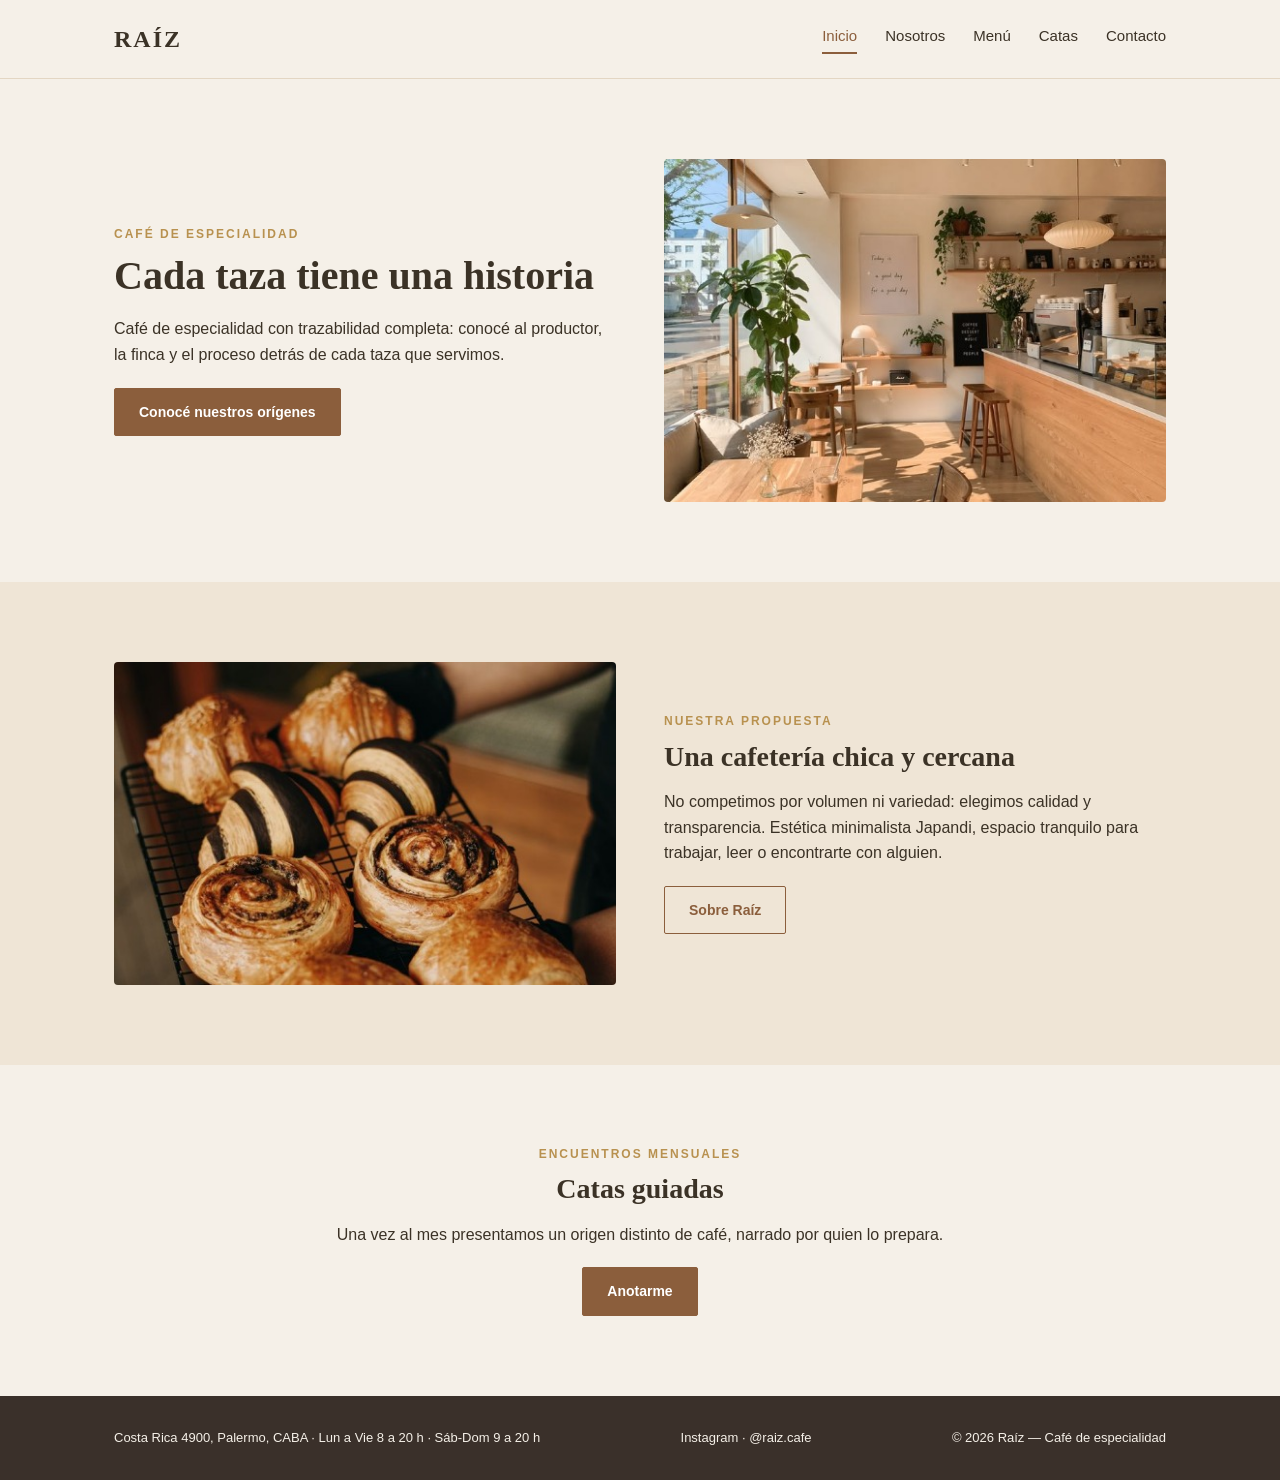
==== Raiz-café/index.html @ d27c861f "Add files via upload" ====
<!DOCTYPE html>
<html lang="es">
<head>
  <meta charset="UTF-8">
  <meta name="viewport" content="width=device-width, initial-scale=1.0">
  <title>Raíz — Café de Especialidad</title>
  <link rel="stylesheet" href="css/estilos.css">
</head>
<body>

  <!-- ENCABEZADO -->
  <header class="encabezado">
    <a href="index.html" class="logo">RAÍZ</a>

    <input type="checkbox" id="menu-toggle" class="menu-toggle">
    <label for="menu-toggle" class="hamburguesa" aria-label="Abrir menú">
      <span></span>
      <span></span>
      <span></span>
    </label>

    <nav class="menu">
      <a href="index.html" class="activo">Inicio</a>
      <a href="nosotros.html">Nosotros</a>
      <a href="cafe.html">Menú</a>
      <a href="catas.html">Catas</a>
      <a href="contacto.html">Contacto</a>
    </nav>
  </header>

  <main>

    <!-- SECCIÓN 1: PRINCIPAL -->
    <section class="seccion">
      <div class="contenedor dos-columnas">
        <div class="texto">
          <p class="etiqueta">Café de especialidad</p>
          <h1>Cada taza tiene una historia</h1>
          <p>Café de especialidad con trazabilidad completa: conocé al productor, la finca y el proceso detrás de cada taza que servimos.</p>
          <a href="cafe.html" class="boton">Conocé nuestros orígenes</a>
        </div>
        <img src="img/inicio-local.jpg" alt="Interior del local de Raíz con barra de madera y plantas">
      </div>
    </section>

    <!-- SECCIÓN 2: PROPUESTA -->
    <section class="seccion seccion-alterna">
      <div class="contenedor dos-columnas">
        <img src="img/inicio-pasteleria.jpg" alt="Pastelería de elaboración propia recién horneada">
        <div class="texto">
          <p class="etiqueta">Nuestra propuesta</p>
          <h2>Una cafetería chica y cercana</h2>
          <p>No competimos por volumen ni variedad: elegimos calidad y transparencia. Estética minimalista Japandi, espacio tranquilo para trabajar, leer o encontrarte con alguien.</p>
          <a href="nosotros.html" class="boton boton-borde">Sobre Raíz</a>
        </div>
      </div>
    </section>

    <!-- SECCIÓN 3: CATAS -->
    <section class="seccion centrado">
      <div class="contenedor">
        <p class="etiqueta">Encuentros mensuales</p>
        <h2>Catas guiadas</h2>
        <p>Una vez al mes presentamos un origen distinto de café, narrado por quien lo prepara.</p>
        <a href="catas.html" class="boton">Anotarme</a>
      </div>
    </section>

  </main>

  <!-- PIE DE PÁGINA -->
  <footer class="pie">
    <div class="contenedor pie-contenido">
      <p>Costa Rica 4900, Palermo, CABA · Lun a Vie 8 a 20 h · Sáb-Dom 9 a 20 h</p>
      <p>Instagram · @raiz.cafe</p>
      <p>© 2026 Raíz — Café de especialidad</p>
    </div>
  </footer>

</body>
</html>
---- Raiz-café/css/estilos.css ----
/* ===== COLORES Y TIPOGRAFÍAS DE RAÍZ ===== */
:root {
  --crema: #f5f0e8;
  --crema-oscuro: #efe5d6;
  --marron: #8b5e3c;
  --dorado: #b8914f;
  --texto: #3b3226;
  --pie: #3a302a;
  --linea: #e3d6c3;
  --serif: Georgia, "Times New Roman", serif;
  --sans: Arial, Helvetica, sans-serif;
}

/* ===== BASE ===== */
* {
  box-sizing: border-box;
}

body {
  margin: 0;
  font-family: var(--sans);
  background-color: var(--crema);
  color: var(--texto);
  line-height: 1.6;
}

img {
  max-width: 100%;
  display: block;
  border-radius: 4px;
}

h1, h2 {
  font-family: var(--serif);
  line-height: 1.2;
  margin: 0 0 16px;
}

h1 { font-size: 40px; }
h2 { font-size: 28px; }

p {
  margin: 0 0 20px;
}

.contenedor {
  max-width: 1100px;
  margin: 0 auto;
  padding: 0 24px;
}

/* ===== ENCABEZADO Y MENÚ ===== */
.encabezado {
  display: flex;
  justify-content: space-between;
  align-items: center;
  padding: 20px max(40px, calc((100% - 1100px) / 2 + 24px));
  border-bottom: 1px solid var(--linea);
  position: relative;
}

.logo {
  font-family: var(--serif);
  font-size: 24px;
  font-weight: bold;
  letter-spacing: 2px;
  color: var(--texto);
  text-decoration: none;
}

.menu {
  display: flex;
  gap: 28px;
}

.menu a {
  color: var(--texto);
  text-decoration: none;
  font-size: 15px;
  padding-bottom: 4px;
  border-bottom: 2px solid transparent;
}

.menu a:hover,
.menu a.activo {
  color: var(--marron);
  border-bottom-color: var(--marron);
}

/* La hamburguesa está escondida en computadora */
.menu-toggle,
.hamburguesa {
  display: none;
}

/* ===== SECCIONES ===== */
.seccion {
  padding: 80px 0;
}

.seccion-alterna {
  background-color: var(--crema-oscuro);
}

.seccion-sin-arriba {
  padding-top: 0;
}

.centrado {
  text-align: center;
}

.dos-columnas {
  display: grid;
  grid-template-columns: 1fr 1fr;
  gap: 48px;
  align-items: center;
}

.etiqueta {
  font-size: 12px;
  font-weight: bold;
  letter-spacing: 2px;
  text-transform: uppercase;
  color: var(--dorado);
  margin-bottom: 8px;
}

/* Títulos de sección */
.titulo-seccion {
  text-align: center;
  margin-bottom: 40px;
}

.titulo-seccion p {
  margin: 0;
}

.titulo-izquierda {
  margin-bottom: 32px;
}

.titulo-izquierda p {
  margin: 0;
}

/* ===== BOTONES ===== */
.boton {
  display: inline-block;
  background-color: var(--marron);
  color: #ffffff;
  padding: 12px 24px;
  border: 1px solid var(--marron);
  border-radius: 2px;
  text-decoration: none;
  font-weight: bold;
  font-size: 14px;
  transition: 0.3s;
}

.boton:hover {
  background-color: var(--texto);
  border-color: var(--texto);
}

.boton-borde {
  background-color: transparent;
  color: var(--marron);
}

.boton-borde:hover {
  background-color: var(--marron);
  border-color: var(--marron);
  color: #ffffff;
}

/* ===== BOTONES DE ORÍGENES (pastillas) ===== */
.filtros {
  display: flex;
  gap: 10px;
  margin-bottom: 32px;
  flex-wrap: wrap;
}

.filtro {
  padding: 6px 18px;
  border: 1px solid var(--marron);
  border-radius: 20px;
  color: var(--marron);
  text-decoration: none;
  font-size: 14px;
  transition: 0.3s;
}

.filtro:hover,
.filtro.activo {
  background-color: var(--marron);
  color: #ffffff;
}

/* ===== TARJETAS ===== */
.tarjetas {
  display: grid;
  grid-template-columns: repeat(3, 1fr);
  gap: 24px;
}

.tarjetas-dos {
  grid-template-columns: repeat(2, 1fr);
}

.tarjeta {
  background-color: #ffffff;
  border: 1px solid var(--linea);
  border-radius: 4px;
  overflow: hidden;
}

.tarjeta img {
  width: 100%;
  height: 160px;
  object-fit: cover;
  border-radius: 0;
}

.tarjeta-texto {
  padding: 20px 20px 24px;
}

.tarjeta h3 {
  font-family: var(--serif);
  font-size: 20px;
  line-height: 1.3;
  margin: 0 0 8px;
}

.tarjeta p {
  margin: 0;
}

.tarjeta .boton {
  margin-top: 16px;
  padding: 10px 24px;
}

/* ===== PIE DE PÁGINA ===== */
.pie {
  background-color: var(--pie);
  color: var(--crema);
  padding: 32px 0;
  font-size: 13px;
}

.pie-contenido {
  display: flex;
  justify-content: space-between;
  gap: 16px;
}

.pie p {
  margin: 0;
}

/* ===== VERSIÓN MOBILE (pantallas chicas) ===== */
@media (max-width: 768px) {

  .encabezado {
    padding: 16px 24px;
  }

  /* Aparece la hamburguesa */
  .hamburguesa {
    display: flex;
    flex-direction: column;
    gap: 5px;
    cursor: pointer;
  }

  .hamburguesa span {
    width: 26px;
    height: 2px;
    background-color: var(--texto);
  }

  /* El menú se esconde y se despliega hacia abajo */
  .menu {
    display: none;
    position: absolute;
    top: 100%;
    left: 0;
    right: 0;
    flex-direction: column;
    gap: 0;
    background-color: var(--crema);
    border-bottom: 1px solid var(--linea);
    padding: 8px 24px;
    z-index: 10;
  }

  .menu a,
  .menu a:hover,
  .menu a.activo {
    padding: 12px 0;
    border-bottom: 1px solid var(--linea);
  }

  .menu a:last-child {
    border-bottom: none;
  }

  /* Al tocar la hamburguesa, se muestra el menú */
  .menu-toggle:checked ~ .menu {
    display: flex;
  }

  .seccion {
    padding: 48px 0;
  }

  .seccion-sin-arriba {
    padding-top: 0;
  }

  .dos-columnas {
    grid-template-columns: 1fr;
    gap: 32px;
  }

  .tarjetas,
  .tarjetas-dos {
    grid-template-columns: 1fr;
  }

  h1 { font-size: 30px; }
  h2 { font-size: 24px; }

  .pie-contenido {
    flex-direction: column;
    text-align: center;
  }
}
/* ===== FICHA DE ORIGEN ===== */
.migas {
  font-size: 13px;
  color: #8a7d6e;
  margin-bottom: 16px;
}

.migas a {
  color: var(--marron);
  text-decoration: none;
}

.alinear-arriba {
  align-items: start;
}

.datos {
  display: grid;
  grid-template-columns: 1fr 1fr;
  gap: 14px;
  margin-bottom: 24px;
}

.dato {
  background-color: var(--crema-oscuro);
  padding: 12px 14px;
  border-radius: 3px;
}

.dato span {
  display: block;
  font-size: 11px;
  font-weight: bold;
  letter-spacing: 1.5px;
  text-transform: uppercase;
  color: var(--dorado);
}
/* ===== LISTA DE CATAS ===== */
.cata {
  display: flex;
  justify-content: space-between;
  align-items: center;
  gap: 24px;
  padding: 20px 0;
  border-bottom: 1px solid var(--linea);
}

.cata h3 {
  font-family: var(--serif);
  font-size: 20px;
  line-height: 1.3;
  margin: 0;
}

.cata p {
  margin: 0;
  color: #6b5f52;
}

.cata .boton {
  flex-shrink: 0;
}
/* ===== CONTACTO: MAPA Y FORMULARIO ===== */
.mapa {
  width: 100%;
  height: 340px;
  border: 0;
  border-radius: 4px;
  display: block;
}

.direccion {
  margin: 12px 0 0;
  color: #6b5f52;
}

.formulario {
  display: flex;
  flex-direction: column;
  gap: 14px;
}

.formulario input,
.formulario textarea {
  width: 100%;
  padding: 12px 14px;
  border: 1px solid var(--linea);
  border-radius: 3px;
  background-color: #ffffff;
  font-family: var(--sans);
  font-size: 15px;
  color: var(--texto);
}

.formulario textarea {
  min-height: 130px;
  resize: vertical;
}

.formulario input:focus,
.formulario textarea:focus {
  outline: none;
  border-color: var(--marron);
}

.formulario .boton {
  align-self: flex-start;
  cursor: pointer;
}
/* ===== VIDEO EN LUGAR DE FOTO ===== */
.video-foto {
  width: 100%;
  aspect-ratio: 1 / 1;
  object-fit: cover;
  border-radius: 4px;
  display: block;
}

/* Video horizontal (16:9) para que no se corten las personas */
.video-ancho {
  aspect-ratio: 16 / 9;
}
/* ===== CONTACTO: MAPA Y FORMULARIO ===== */
.mapa {
  width: 100%;
  height: 340px;
  border: 0;
  border-radius: 4px;
  display: block;
}

.direccion {
  margin: 12px 0 0;
  color: #6b5f52;
}

.formulario {
  display: flex;
  flex-direction: column;
  gap: 14px;
}

.formulario input,
.formulario textarea {
  width: 100%;
  padding: 12px 14px;
  border: 1px solid var(--linea);
  border-radius: 3px;
  background-color: #ffffff;
  font-family: var(--sans);
  font-size: 15px;
  color: var(--texto);
}

.formulario textarea {
  min-height: 130px;
  resize: vertical;
}

.formulario input:focus,
.formulario textarea:focus {
  outline: none;
  border-color: var(--marron);
}

.formulario .boton {
  align-self: flex-start;
  cursor: pointer;
}
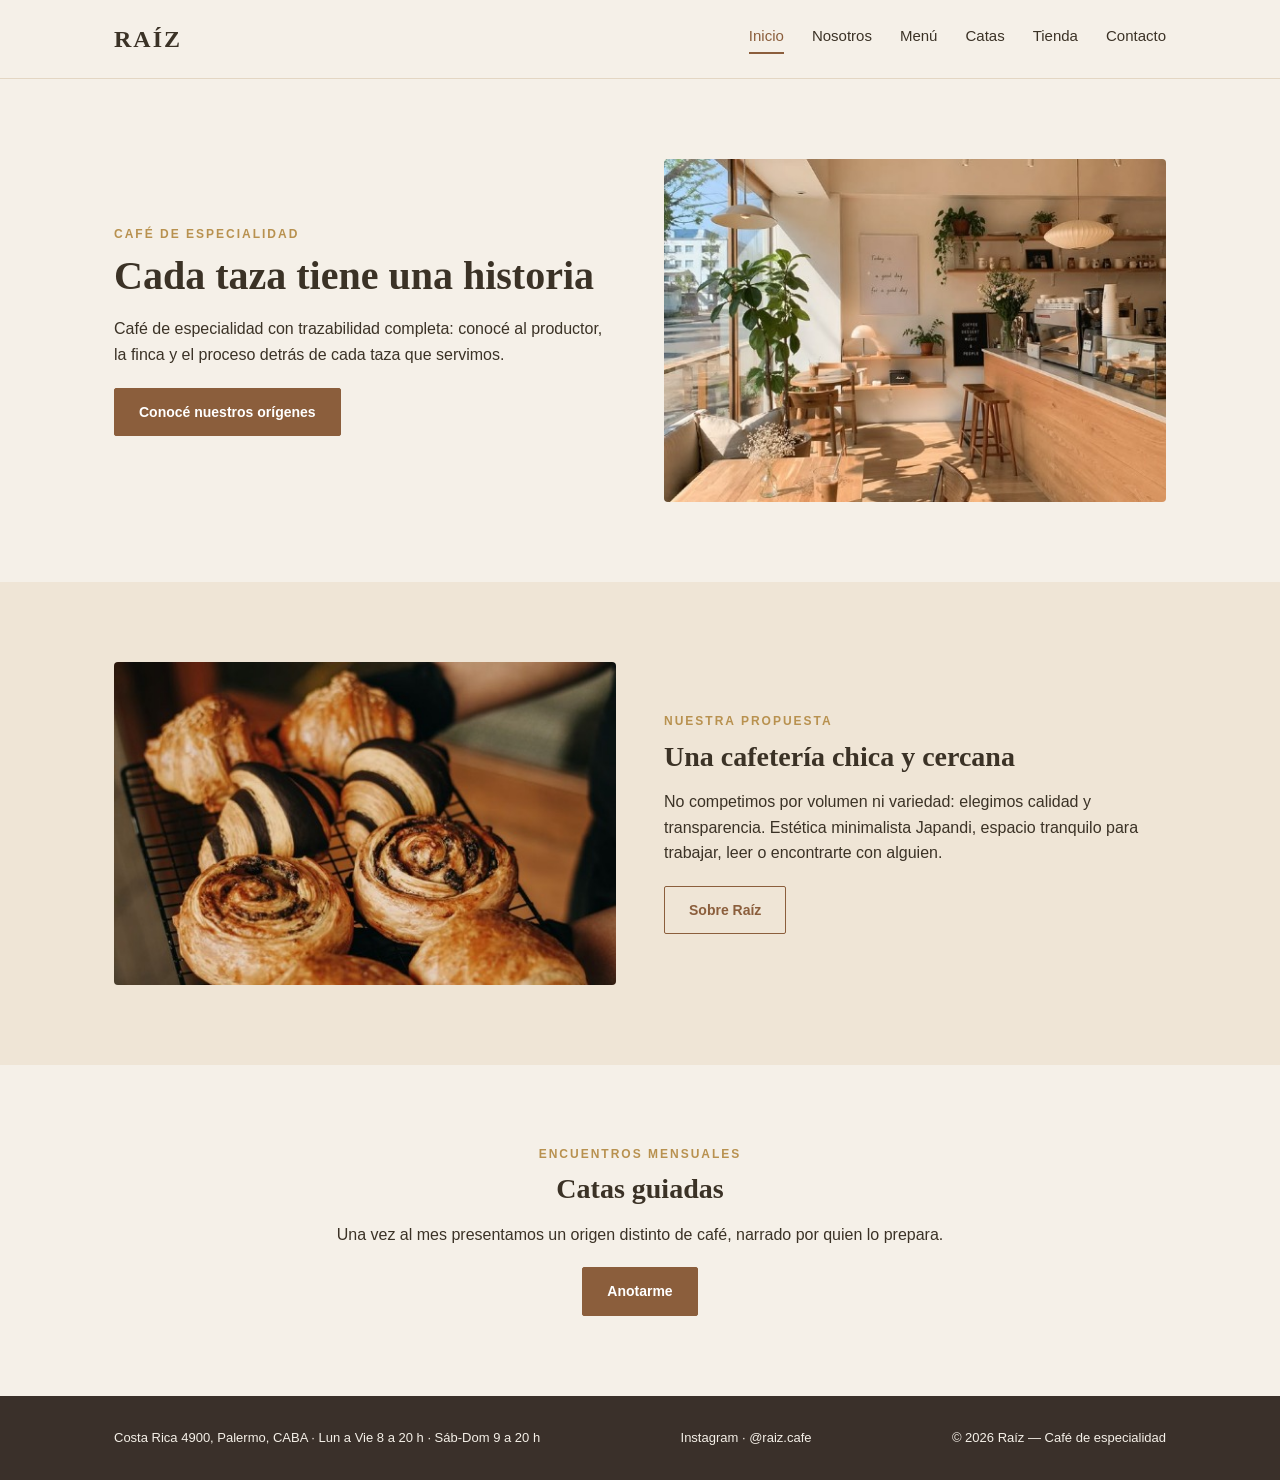
==== commit 4d693cf4: "Add files via upload" ====
--- a/Raiz-café/index.html
+++ b/Raiz-café/index.html
@@ -1,81 +1,82 @@
-<!DOCTYPE html>
-<html lang="es">
-<head>
-  <meta charset="UTF-8">
-  <meta name="viewport" content="width=device-width, initial-scale=1.0">
-  <title>Raíz — Café de Especialidad</title>
-  <link rel="stylesheet" href="css/estilos.css">
-</head>
-<body>
-
-  <!-- ENCABEZADO -->
-  <header class="encabezado">
-    <a href="index.html" class="logo">RAÍZ</a>
-
-    <input type="checkbox" id="menu-toggle" class="menu-toggle">
-    <label for="menu-toggle" class="hamburguesa" aria-label="Abrir menú">
-      <span></span>
-      <span></span>
-      <span></span>
-    </label>
-
-    <nav class="menu">
-      <a href="index.html" class="activo">Inicio</a>
-      <a href="nosotros.html">Nosotros</a>
-      <a href="cafe.html">Menú</a>
-      <a href="catas.html">Catas</a>
-      <a href="contacto.html">Contacto</a>
-    </nav>
-  </header>
-
-  <main>
-
-    <!-- SECCIÓN 1: PRINCIPAL -->
-    <section class="seccion">
-      <div class="contenedor dos-columnas">
-        <div class="texto">
-          <p class="etiqueta">Café de especialidad</p>
-          <h1>Cada taza tiene una historia</h1>
-          <p>Café de especialidad con trazabilidad completa: conocé al productor, la finca y el proceso detrás de cada taza que servimos.</p>
-          <a href="cafe.html" class="boton">Conocé nuestros orígenes</a>
-        </div>
-        <img src="img/inicio-local.jpg" alt="Interior del local de Raíz con barra de madera y plantas">
-      </div>
-    </section>
-
-    <!-- SECCIÓN 2: PROPUESTA -->
-    <section class="seccion seccion-alterna">
-      <div class="contenedor dos-columnas">
-        <img src="img/inicio-pasteleria.jpg" alt="Pastelería de elaboración propia recién horneada">
-        <div class="texto">
-          <p class="etiqueta">Nuestra propuesta</p>
-          <h2>Una cafetería chica y cercana</h2>
-          <p>No competimos por volumen ni variedad: elegimos calidad y transparencia. Estética minimalista Japandi, espacio tranquilo para trabajar, leer o encontrarte con alguien.</p>
-          <a href="nosotros.html" class="boton boton-borde">Sobre Raíz</a>
-        </div>
-      </div>
-    </section>
-
-    <!-- SECCIÓN 3: CATAS -->
-    <section class="seccion centrado">
-      <div class="contenedor">
-        <p class="etiqueta">Encuentros mensuales</p>
-        <h2>Catas guiadas</h2>
-        <p>Una vez al mes presentamos un origen distinto de café, narrado por quien lo prepara.</p>
-        <a href="catas.html" class="boton">Anotarme</a>
-      </div>
-    </section>
-
-  </main>
-
-  <!-- PIE DE PÁGINA -->
-  <footer class="pie">
-    <div class="contenedor pie-contenido">
-      <p>Costa Rica 4900, Palermo, CABA · Lun a Vie 8 a 20 h · Sáb-Dom 9 a 20 h</p>
-      <p>Instagram · @raiz.cafe</p>
-      <p>© 2026 Raíz — Café de especialidad</p>
-    </div>
-  </footer>
-
-</body>
+<!DOCTYPE html>
+<html lang="es">
+<head>
+  <meta charset="UTF-8">
+  <meta name="viewport" content="width=device-width, initial-scale=1.0">
+  <title>Raíz — Café de Especialidad</title>
+  <link rel="stylesheet" href="css/estilos.css">
+</head>
+<body>
+
+  <!-- ENCABEZADO -->
+  <header class="encabezado">
+    <a href="index.html" class="logo">RAÍZ</a>
+
+    <input type="checkbox" id="menu-toggle" class="menu-toggle">
+    <label for="menu-toggle" class="hamburguesa" aria-label="Abrir menú">
+      <span></span>
+      <span></span>
+      <span></span>
+    </label>
+
+    <nav class="menu">
+      <a href="index.html" class="activo">Inicio</a>
+      <a href="nosotros.html">Nosotros</a>
+      <a href="cafe.html">Menú</a>
+      <a href="catas.html">Catas</a>
+      <a href="tienda.html">Tienda</a>
+      <a href="contacto.html">Contacto</a>
+    </nav>
+  </header>
+
+  <main>
+
+    <!-- SECCIÓN 1: PRINCIPAL -->
+    <section class="seccion">
+      <div class="contenedor dos-columnas">
+        <div class="texto">
+          <p class="etiqueta">Café de especialidad</p>
+          <h1>Cada taza tiene una historia</h1>
+          <p>Café de especialidad con trazabilidad completa: conocé al productor, la finca y el proceso detrás de cada taza que servimos.</p>
+          <a href="cafe.html" class="boton">Conocé nuestros orígenes</a>
+        </div>
+        <img src="img/inicio-local.jpg" alt="Interior del local de Raíz con barra de madera y plantas">
+      </div>
+    </section>
+
+    <!-- SECCIÓN 2: PROPUESTA -->
+    <section class="seccion seccion-alterna">
+      <div class="contenedor dos-columnas">
+        <img src="img/inicio-pasteleria.jpg" alt="Pastelería de elaboración propia recién horneada">
+        <div class="texto">
+          <p class="etiqueta">Nuestra propuesta</p>
+          <h2>Una cafetería chica y cercana</h2>
+          <p>No competimos por volumen ni variedad: elegimos calidad y transparencia. Estética minimalista Japandi, espacio tranquilo para trabajar, leer o encontrarte con alguien.</p>
+          <a href="nosotros.html" class="boton boton-borde">Sobre Raíz</a>
+        </div>
+      </div>
+    </section>
+
+    <!-- SECCIÓN 3: CATAS -->
+    <section class="seccion centrado">
+      <div class="contenedor">
+        <p class="etiqueta">Encuentros mensuales</p>
+        <h2>Catas guiadas</h2>
+        <p>Una vez al mes presentamos un origen distinto de café, narrado por quien lo prepara.</p>
+        <a href="catas.html" class="boton">Anotarme</a>
+      </div>
+    </section>
+
+  </main>
+
+  <!-- PIE DE PÁGINA -->
+  <footer class="pie">
+    <div class="contenedor pie-contenido">
+      <p>Costa Rica 4900, Palermo, CABA · Lun a Vie 8 a 20 h · Sáb-Dom 9 a 20 h</p>
+      <p>Instagram · @raiz.cafe</p>
+      <p>© 2026 Raíz — Café de especialidad</p>
+    </div>
+  </footer>
+
+</body>
 </html>
